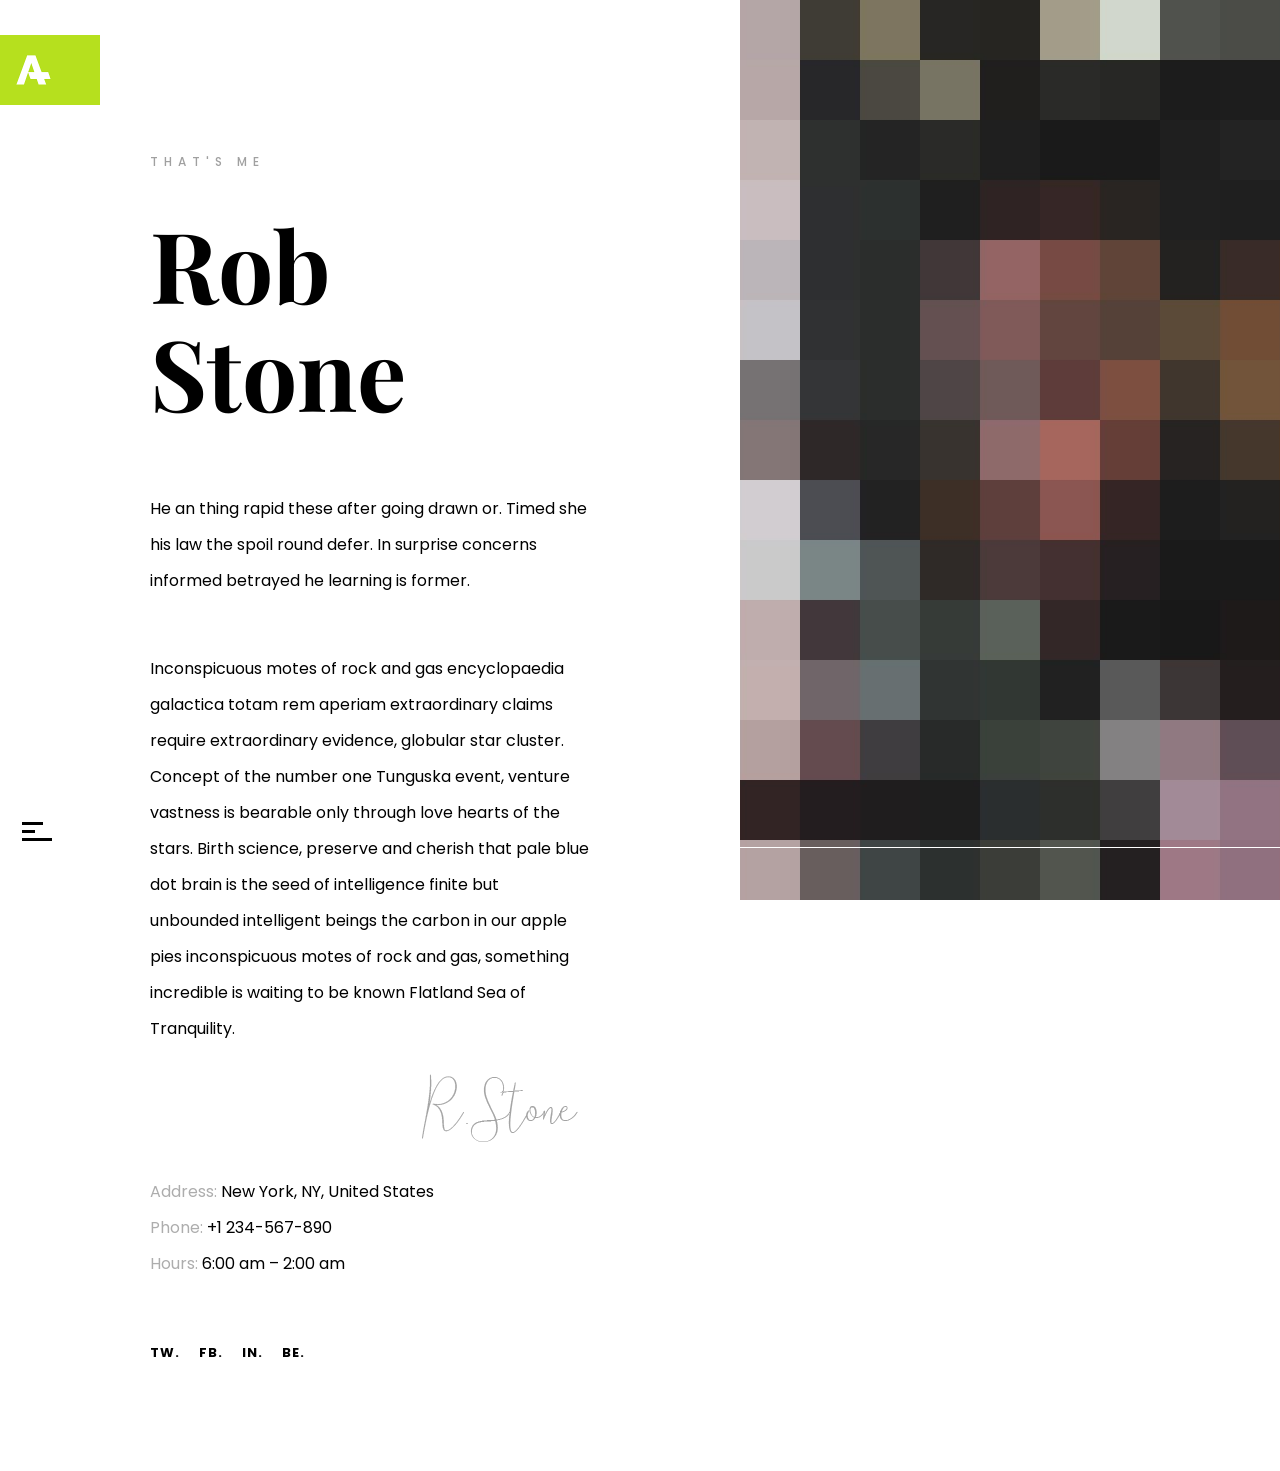
==== about.html @ a2ed2302 "added" ====
<!DOCTYPE HTML>
<html lang="en-US">
    <head>
        <title>Anotte - Horizontal Photography HTML Template</title>
        <meta http-equiv="Content-Type" content="text/html; charset=UTF-8">
        <meta name="description" content="Template by CocoBasic" />
        <meta name="keywords" content="HTML, CSS, JavaScript, PHP" />
        <meta name="author" content="CocoBasic" />
        <meta name="viewport" content="width=device-width, initial-scale=1, maximum-scale=1">

        <link rel="shortcut icon" href="images/favicon.ico" />    
        <link href='http://fonts.googleapis.com/css?family=Poppins:400,500,600,700,800%7CPlayfair%20Display:700%7CPT%20Serif:400i' rel='stylesheet' type='text/css'>		
        <link rel="stylesheet" type="text/css"  href='style.css' />

        <!--[if lt IE 9]>
                <script src="js/html5shiv.js"></script>            
                <script src="js/respond.min.js"></script>                   
        <![endif]-->         
    </head>

    <body class="page-template-split">

        <div class="site-wrapper">                  
            <div class="doc-loader"></div>

            <!-- Left Part Sidebar -->
            <div class="menu-left-part">

                <nav id="header-main-menu">
                    <ul class="main-menu sm sm-clean">
                        <li>
                            <a href="index.html">Home</a>
                        </li>
                        <li>
                            <a href="about.html">About</a>
                        </li>

                    </ul>

                </nav>

                <div class="menu-right-text">
                    <p class="menu-text-title">HELLO</p>
                    <div class="menu-text">
                        Welcome to our online art journey. You can read our <a href="blog.html">thoughts</a> or you can simply <a href="contact.html">write to us</a>
                    </div>
                    <br>
                    <br>
                    <a class="socail-text" href="#">TW.</a>
                    <a class="socail-text" href="#">FB.</a>
                    <a class="socail-text" href="#">IN.</a>
                    <a class="socail-text" href="#">BE.</a>
                </div>
            </div>

            <!-- Right Part Sidebar -->
            <div class="menu-right-part">      
                <div class="header-logo">
                    <a href="index.html">
                        <img src="images/logo.png" alt="Anotte">
                    </a>               
                </div>

                <div class="toggle-holder">
                    <div id="toggle">
                        <div class="menu-line"></div>
                    </div>                
                </div>   

            </div> 

            <!-- Page Content Holder -->
            <div id="content" class="site-content">
                <div class="content-right">      
                    <div class="page-split-left">
                        <p class="title-description-up">THAT'S ME</p>
                        <h1 class="entry-title big-text">
                            Rob <br>
                            Stone
                        </h1>
                        <p>
                            He an thing rapid these after going drawn or. Timed she his law the spoil round defer. In surprise concerns informed betrayed he learning is former.
                        </p>
                        <br>
                        <p>
                            Inconspicuous motes of rock and gas encyclopaedia galactica totam rem aperiam extraordinary claims require extraordinary evidence, globular star cluster. Concept of the number one Tunguska event, venture vastness is bearable only through love hearts of the stars. Birth science, preserve and cherish that pale blue dot brain is the seed of intelligence finite but unbounded intelligent beings the carbon in our apple pies inconspicuous motes of rock and gas, something incredible is waiting to be known Flatland Sea of Tranquility.
                        </p>
                        <p>
                            <img class="img-right" src="images/signature_image.png" alt="" />
                        </p>
                        <p class="my-info">
                            <span>Address:</span> New York, NY, United States
                            <br>
                            <span>Phone:</span> +1 234-567-890
                            <br>
                            <span>Hours:</span> 6:00 am – 2:00 am
                        </p>
                        <br>
                        <a class="socail-text" href="#">TW.</a>
                        <a class="socail-text" href="#">FB.</a>
                        <a class="socail-text" href="#">IN.</a>
                        <a class="socail-text" href="#">BE.</a>
                    </div>

                    <div class="page-split-right" data-background="images/about_img.jpg">
                        <img class="split-image" src="images/about_img.jpg" alt="" />
                    </div>

                </div>
                <div class="clear"></div>
            </div> 
            <!-- End Page Content Holder -->            
        </div>

        <!--Load JavaScript-->
        <script src="js/jquery.js"></script>			
        <script src='js/jquery.smartmenus.min.js'></script>                                 
        <script src='js/jquery.prettyPhoto.js'></script>                                    
        <script src="js/jquery.sticky-kit.min.js"></script>			                                       
        <script src='js/imagesloaded.pkgd.js'></script>                
        <script src='js/jquery.fitvids.js'></script>                
        <script src='js/tipper.js'></script>                
        <script src='js/swiper.min.js'></script>                        
        <script src='js/main.js'></script>
    </body>
</html>
---- style.css ----
/*------------------------------------------------------------------
[Table of contents]
1. Global CSS   
    1.1 Tipper CSS
2. Menu CSS
    2.1 Sidebar (Menu Widgets) CSS
3. Blog Page CSS
4. Single Post CSS
5. Comments CSS
6. Contact Page CSS
7. Archive CSS / Search CSS / 404 Page CSS / Attachment Page
8. Attachment Page CSS
9. Responsive CSS
-------------------------------------------------------------------*/


@import url("css/clear.css");
@import url("css/font-awesome.min.css");
@import url("css/sm-clean.css");
@import url("css/swiper.min.css");
@import url("css/prettyPhoto.css");
@import url("css/common.css");



/* ===================================
    1. Global CSS
====================================== */

body.wait-preloader {
    overflow: hidden;
}

body {
    font-family: 'Poppins', sans-serif;
    font-size: 16px;
    line-height: 36px;
    font-weight: 400;
    color: #000000;
    background-color: #fff;
    overflow-x: hidden;
}

body a {
    text-decoration: none;
    color: #000000;    
    transition: color .2s linear, 
        background-color .2s linear, 
        border-color .2s linear;
}

body a:hover {
    color: #acacac;
}

body p {
    margin-bottom: 16px;
}

.site-wrapper img {
    max-width: 100%;
    max-height: 100%;
    width: auto;
    height: auto;
    display: block;
}

.doc-loader {
    position: fixed;
    left: 0px;
    top: 0px;
    width: 100%;
    height: 100%;
    z-index: 99999;
    background-color: #fff;
}

.doc-loader img {
    width: 100px;
    height: 100px;
    position: absolute;
    top: 50%;    
    left: 50%;
    transform: translate(-50%, -50%);
}

.header-logo {
    position: absolute;
    top: 35px;
    left: 0;
}

.header-logo img {
    max-width: none;
    max-height: none;
    width: 100px;
    height: 70px;
}

.site-content {
    position: relative;
    margin-top: 150px;
}

.site-content.has-horizontal-slider {
    width: 100%;
    margin-left: 0;
    margin-top: 0;
}

.content-right {
    float: right;
    width: 100%;    
    position: relative;
}

.content-right-holder {
    padding-left: 100px;
}

.page-template-default .content-right-holder {
    margin-top: 50px;    
    margin: 0 auto;    
}

.site-description {
    font-size: 13px;
    line-height: 20px;
    padding-top: 40px;
}

h1.entry-title.page-title {
    margin-bottom: 50px;
}

.animate {
    opacity: 0;
    transition: .3s ease-in;    
}

.animate.show-it {
    opacity: 1;    
}

.content-1170 {
    width: 1170px;
    max-width: 80%;
}

.content-960 {
    width: 960px;
    max-width: 95%;
}

.content-850 {
    width: 850px;
    max-width: 95%;
}

.content-570 {
    width: 570px;
    max-width: 95%;
}

nav.navigation.pagination {
    margin: 50px 0 100px;
}

.nav-links .prev, 
.nav-links .next {
    display: none;
}

.big-text {
    font-family: 'Playfair Display', serif;
    font-weight: bold;
    margin-bottom: 45px;    
    font-size: 98px;
    line-height: 110%;    
}

.medium-text {
    font-size: 22px;
    line-height: 40px;
    color: #939393;
}

.info-code-title {
    font-size: 10px;
    color: #000;
    letter-spacing: 2px;
    margin-bottom: 0;
    line-height: 15px;    
}

.info-code-content, 
.info-code-content a {
    color: #939393;
}

.title-description-up {
    font-size: 12px;
    color: #a0a0a0;
    line-height: 24px;
    font-weight: 500;
    letter-spacing: 6px; 
}

.margin-0 {
    margin: 0 !important;
}

.one_half.margin-0 {
    width: 50%;
}

.one_third.margin-0 {
    width: calc(100% / 3);
}

.two_third.margin-0 {
    width: calc(100% / 3 * 2);
}

.one_fourth.margin-0 {
    width: 25%;
}

.three_fourth.margin-0 {
    width: 75%;
}

a.socail-text {
    margin-right: 15px;
    font-size: 13px;
    letter-spacing: 1px;
    font-weight: 700;
}

a.button {
    color: #fff !important;
    background-color: #000;
    padding: 8px 0px 8px 11px;
    display: inline-block;
    font-size: 11px;
    min-width: 170px;
    letter-spacing: 8px;
    transition: opacity .3s ease;
    text-align: center;
}

a.button:hover {
    opacity: 0.8; 
}

.portfolio-content {    
    margin-bottom: 100px;        
}


/* ===================================
   1 .1 Tipper CSS
====================================== */

.tipper {
    width: 100%;
    min-height: 1px;
    position: absolute;
    top: -999px;
    left: -999px;
    z-index: 9999;
    opacity: 0;
    pointer-events: none;
    transition: opacity 0.15s linear;
    max-width: 500px;
}

.tipper-visible {
    opacity: 1;
}

.tipper-content {
    background: #111;
    border-radius: 3px;
    color: #fff;
    display: block;
    float: left;
    font-size: 22px;
    margin: 0;
    padding: 10px 15px;
    position: relative;
    line-height: 28px;
    font-weight: 700;
}

.tipper-caret {
    width: 0;
    height: 0;
    content: '';
    display: block;
    margin: 0;
    position: absolute;
}

.tipper-left .tipper-content {
    box-shadow: -1px 0 5px rgba(0, 0, 0, 0.35);
}



/* ===================================
    2. Menu CSS
====================================== */

#header-main-menu {
    padding-left: 50px;
    padding-right: 60px;
    width: 40%;
    display: inline-block;
    vertical-align: top;
}

#header-main-menu.no-right-text {
    width: 100%;
}

.main-menu.sm-clean {
    background-color: transparent;
    display: inline-block;
    max-width: 90%;
}

.sm ul {
    padding-left: 0;
}

.sm-clean a {
    position: relative;
}

.sm-clean a, 
.sm-clean a:hover, 
.sm-clean a:focus, 
.sm-clean a:active {
    color: #ffffff;
    padding: 5px 0;
    font-size: 50px;
    line-height: 110%;
    font-weight: 800;
}

.sm-clean > li > a:after {
    content: '';
    display: block;
    width: 0;
    height: 15px;
    transition: width .3s;
    position: absolute;
    left: 30px;
    bottom: 12px;
    z-index: -1;
}

.sm-clean a.current:after, 
.sm-clean a:hover:after, 
.sm-clean ul a:hover:after {
    width: 100%;
}

.sm-clean a span.sub-arrow {
    color: #acacac;
    font-size: 45px !important;
    left: -42px;
}

.sm-clean a span.sub-arrow:before {
    display: block;
    content: '\203A';
    transform: rotate(90deg);
}

.sm-clean a.highlighted span.sub-arrow:before {
    display: block;
    content: '\203A';
    transform: rotate(270deg) translateY(-3px);
    margin-left: -4px;
}

.sm-clean .sub-menu li a,
.sm-clean .children li a {
    color: #bbbbbb;
    text-transform: uppercase;
    font-size: 15px;
    line-height: 10px;
    padding: 10px 0;
    letter-spacing: 0.5px;
    font-weight: 400;
}

.sm-clean .sub-menu li a:hover, 
.sm-clean .sub-menu li a.current, 
.sm-clean .children li a:hover, 
.sm-clean .children li a.current {
    color: #fff;
}

.menu-background-image {
    position: absolute;
    z-index: -1;
    top: 38px;
}

.menu-left-part {
    position: fixed;
    width: calc(100% - 150px);
    height: 100%;
    background-color: #000;    
    overflow-y: auto;
    overflow-x: hidden;
    z-index: 998;
    top: 0;
    left: calc(-100% - 100px);
    transition: .4s left cubic-bezier(0.22, 0.61, 0.36, 1);
    padding-left: 150px;    
    padding-top: 0;
}

.menu-left-part > * {
    position: relative;
    top: 50%;
    transform: translateY(-50%);
}

.menu-left-part.open {
    left: 0;          
}

.menu-right-part {
    position: fixed;
    width: 0;
    left: 0px;
    top: 0;
    z-index: 999;
    transition: 0.2s left cubic-bezier(0.22, 0.61, 0.36, 1), 
        0s 0.2s background linear;
    height: 100%;
    overflow: visible;
}

.menu-right-part.open a {
    color: black;
}

#header-main-menu .search-field {
    font-family: 'Poppins', sans-serif;
    max-width: 480px;
    width: 90%;
    color: #fff;
    padding: 0;
    margin-top: -3px;
    font-size: 50px;
    line-height: 110%;
    font-weight: 800;
    background-color: transparent;
    border: none;
    border-bottom: 5px solid transparent;
    text-align: left;
    transition: border 0.4s ease;
    -webkit-appearance: none;
}

#header-main-menu .search-field::-ms-clear {  
    display: none; 
    width: 0; 
    height: 0; 
}

#header-main-menu .search-field::-ms-reveal {  
    display: none; 
    width: 0; 
    height: 0; 
}

#header-main-menu .search-field::-webkit-search-decoration,
#header-main-menu .search-field::-webkit-search-cancel-button,
#header-main-menu .search-field::-webkit-search-results-button,
#header-main-menu .search-field::-webkit-search-results-decoration { 
    display: none; 
}

#header-main-menu .search-field:focus {
    border-bottom: 5px solid #b6df1e;
}

#header-main-menu .search-field::-webkit-input-placeholder {
    font-family: 'Poppins', sans-serif;
    color: #ffffff;
    padding: 5px 0;
    font-size: 50px;
    line-height: 110%;
    font-weight: 800;
    opacity: 1;
    text-align: left;
}

#header-main-menu .search-field::-moz-placeholder {
    font-family: 'Poppins', sans-serif;
    color: #ffffff;
    padding: 5px 0;
    font-size: 50px;
    line-height: 110%;
    font-weight: 800;
    opacity: 1;
    text-align: left;
}

#header-main-menu .search-field:-ms-input-placeholder {
    font-family: 'Poppins', sans-serif;
    color: #ffffff;
    padding: 5px 0;
    font-size: 50px;
    line-height: 110%;
    font-weight: 800;
    opacity: 1;
    text-align: left;
}

#header-main-menu .search-field:-moz-placeholder {
    font-family: 'Poppins', sans-serif;
    color: #ffffff;
    padding: 5px 0;
    font-size: 50px;
    line-height: 110%;
    font-weight: 800;
    opacity: 1;
    text-align: left;
}

.menu-text {
    font-family: 'Playfair Display',serif;
    font-weight: 700;
    font-size: 47px;
    line-height: 60px;
    color: #fff;
}

.menu-right-text .menu-text a {
    color: #b6df1e;
}

.menu-right-text .menu-text a:hover {
    color: #acacac;
}

p.menu-text-title {
    color: #b6df1e;
    font-size: 13px;
    letter-spacing: 5px;
    font-weight: 700;
    padding-bottom: 30px;
    margin-bottom: 0;
}

.menu-right-text {
    display: inline-block;
    width: 45%;
    vertical-align: top;
    padding-top: 30px;
    color: #fff;
}

.menu-right-text a {
    color: #fff;
}

.logo-holder {
    line-height: 0;
    font-size: 0;
}

.logo-holder img {
    max-width: 100%;
    max-height: 100%;
    width: 100%;
    height: auto;
}

.toggle-holder {
    bottom: 35px;
    position: absolute;
    width: 70px;
    height: 70px;
}

#toggle {
    height: 70px;
    position: relative;
    transition: transform .3s linear;
    background-color: #fff;
}

.open #toggle, 
.done #toggle {
    background-color: transparent;
}

#toggle:hover {
    cursor: pointer;
}

#toggle:before, 
#toggle:after {
    content: '';
    height: 3px;
    width: 0;
    background: #000000;
    left: 22px;
    position: absolute;
    transform-origin: 50% 50%;
    transition: all 0.25s;
    top: 35px;
}

#toggle:before {    
    transform: translate3d(0, -8px, 0px);    
}

#toggle:hover:before {
    margin-left: 9px;
}

#toggle.on:before {
    transform: rotate3d(0, 0, 1, 45deg) translate3d(0, 0, 0);
    background-color: #fff;
    margin-left: 0;
    width: 26px !important;
}

#toggle.on:after {
    transform: rotate3d(0, 0, 1, -45deg);
    background-color: #fff;
    width: 26px !important;
}

#toggle:after { 
    transform: translate3d(0, 8px, 0);
}

#toggle .menu-line {
    width: 0;
    height: 3px;
    background: #000000;
    left: 22px;
    position: absolute;
    transition: all 0.25s;
    top: 35px;
}

#toggle.all-loaded .menu-line {
    width: 13px;
}

#toggle.all-loaded:before {
    width: 21px;
}

#toggle.all-loaded:after {
    width: 30px;
}

#toggle:hover .menu-line {
    margin-left: 17px;
}

#toggle.on .menu-line {
    opacity: 0;
}


/* ===================================
    9. Horizontal Slider CSS
====================================== */

.horizontal-slider {
    padding-left: 100px;
}

.horizontal-slider .swiper-slide {
    display: flex;
    align-items: center;
    width: auto;
    margin-left: 100px;
    margin-right: 100px;
    height: calc(100vh - 20px);
    margin-top: 10px;
}

.horizontal-slider .swiper-slide.animate-slide {
    transition: transform .3s linear;
    transform: translateX(80px);
    opacity: 0;
}

.horizontal-slider .swiper-slide.animate-slide.animate-done {
    transform: translateX(0);
    opacity: 1;
}

.horizontal-slider .swiper-slide .post-num {
    color: #000;
    position: absolute;
    bottom: 195px;
    left: -120px;
    transform: rotate(270deg);
    font-size: 14px;
    font-weight: 500;
    -webkit-backface-visibility: hidden;
}

.horizontal-slider .swiper-slide h2.entry-title {
    font-family: 'Poppins', sans-serif;
    font-size: 45px;
    line-height: 65px;
    padding: 5px 0 25px 0;
    font-weight: 700;
}

.horizontal-slider .swiper-slide .cat-links {
    color: #000000;
}

.horizontal-slider .swiper-slide .cat-links:before {
    content: "";
    display: inline-block;
    width: 25px;
    height: 1px;
    background-color: #000;
    vertical-align: 5px;
    margin-right: 5px;
}

.horizontal-slider .carousel-slider img {
    height: 100vh;
    max-width: none;
}

.horizontal-slider .carousel-cat-links ul {
    list-style: none;
    padding: 0;
    margin-bottom: 0;
}

.horizontal-slider .carousel-cat-links ul li {
    display: inline-block;
    margin-right: 25px;
}

.horizontal-slider .carousel-cat-links ul li:last-child {
    margin-right: 0 !important;
}

.horizontal-slider .carousel-cat-links ul li a {
    background-color: #b6df1e;
    padding: 10px 15px 10px 19px;
    font-size: 12px;
    text-transform: uppercase;
    letter-spacing: 4px;
}

.horizontal-slider .carousel-item-info {
    position: absolute;
    bottom: 0;
    left: 0;
    opacity: 0;
    transform: translateY(30px);
    transition: all .3s linear;
    padding: 80px 60px;  
    visibility: hidden;
}

.horizontal-slider .carousel-item-info h2 {
    font-size: 40px;
    line-height: 50px;
    font-weight: 700;
    z-index: 1;
    position: relative;
    color: #fff;
}

.horizontal-slider .carousel-item-info a {
    color: #fff;    
    transition: opacity .3s ease;
}

.horizontal-slider .carousel-item-info a:hover {
    opacity: 0.9;
}

.horizontal-slider .carousel-item-image:hover .carousel-item-info, 
.horizontal-slider .carousel-item-image:hover a.img-thumb:after, 
.horizontal-slider .carousel-item-image:hover .carousel-item-image-shadow:after {
    opacity: 1;
    transform: translateY(0px);
    visibility: visible;
}

.horizontal-slider .carousel-item-image a.img-thumb:after, 
.horizontal-slider .carousel-item-image .carousel-item-image-shadow:after {
    content: "";
    position: absolute;
    top: 0;
    left: 0;
    background: linear-gradient(to bottom, transparent 25%, rgba(0, 0, 0, 0.34) 100%);
    width: 100%;
    height: 100%;
    transition: all .3s linear;
    opacity: 0;
}

.carousel-item-image.no-title-on-slide .carousel-item-image-shadow:after {
    display: none;
}

.horizontal-slider .swiper-slide.more-posts-portfolio {
    color: #000;
    margin-right: 0 !important;
    margin-left: 0 !important;
    cursor: pointer;
    width: 85px;
    transition: .3s;
}

.horizontal-slider .swiper-slide.more-posts-portfolio:hover {
    color: #999;
}

.horizontal-slider .portfolio-slider-load-more {
    position: absolute;
    top: 50%;
    left: 50%;
    transform: translate(-50%, -50%) rotate(-90deg);
    width: 100%;
    min-width: 400px;
    text-align: center;
    font-size: 12px;
    line-height: 24px;
    font-weight: 500;
    letter-spacing: 6px;
}

.horizontal-slider .carousel-item-text {
    max-width: 500px;
}

.horizontal-slider .carousel-item-text .carousel-content {
    color: #797979;
}

.horizontal-slider .carousel-item-image {
    position: relative;
}

.site-wrapper .horizontal-slider .carousel-item-image img {
    max-width: none;
    max-height: none;
    height: calc(100vh - 70px);
    width: auto;
}

.horizontal-slider .post-num .total-num:before {
    content: "";
    display: inline-block;
    width: 100px;
    height: 2px;
    background-color: black;
    vertical-align: 4px;
    margin-right: 10px;
    margin-left: 10px;
}

/* ===================================
    8. Image Slider CSS
====================================== */

.simple-image-slider-pagination.swiper-pagination {
    left: 50%;
    transform: translateX(-50%);    
    position: relative;
    margin-bottom: 50px;
    margin-top: 30px;
}

.simple-image-slider-pagination .swiper-pagination-bullet {
    width: 10px;
    height: 10px;
    opacity: 1;
    vertical-align: middle;
    margin: 0 5px;
    border: 6px solid white;
}

.simple-image-slider-pagination .swiper-pagination-bullet.swiper-pagination-bullet-active {
    width: 18px;
    height: 18px;
    border: 2px solid black;    
    background-color: transparent;
}


/* ===================================
    4. Gallery CSS
====================================== */

.coco-gallery-item {
    float: left;
    height: calc(50vh - 45px);
    margin: 10px;
    position: relative;
    overflow: hidden;
    display: inline-block;
}

.coco-image-gallery {
    padding: 0;
    margin: 0;
    list-style: none;
}

.coco-image-gallery:after {
    content: "";
    display: block;
    clear: both;
}

.site-wrapper .coco-gallery-item img {
    height: 100%;
    transition: all .3s ease;
}

.gallery-item-text {
    position: absolute;
    bottom: -20px;
    opacity: 0;
    background-color: #b6df1e;
    color: #fff;
    padding: 10px;
    transition: all .3s ease;
    text-align: center;
    margin-bottom: 0;
}

.coco-gallery-item:hover .gallery-item-text {
    opacity: 1;
    bottom: 0;
}

.black-white li.coco-gallery-item img, 
li.coco-gallery-item.b-w img {
    -webkit-filter: grayscale(100%); 
    filter: grayscale(100%);    
}

.black-white li.coco-gallery-item:hover img {
    -webkit-filter: grayscale(0); 
    filter: grayscale(0);
}

@media screen and (min-width: 1024px) {
    .split-gallery {
        clear: left;
    }
}



/* ===================================
    5. About Page (Split Page) CSS
====================================== */

.page-split-right {
    width: calc(50% - 100px);
    height: 100%;
    display: block;
    position: fixed;
    top: 0;
    right: 0;
    background-size: cover;
    background-position: center;
}

.page-split-left {
    width: calc(50vw - 300px);
    margin-left: 200px;
    margin-bottom: 100px;
}

.site-wrapper img.split-image {
    display: none;
    margin: 0 auto;
    width: 100%;
}

.my-info span
{
    color: #adadad;
}


/* ===================================
    3. Blog Page CSS
====================================== */

.blog-holder {
    width: calc(50vw - 200px);
    margin-top: 10%;
    padding-left: 100px;
}

.blog-item-holder {
    max-width: 600px;
    margin: 0 auto;
}

.blog-item-holder .entry-holder {
    display: flex;
    width: 100%;
    position: relative;
    padding: 35px 0;
    align-items: center;
    overflow: hidden; 
}

.blog-item-holder .entry-holder:after {
    content: "";
    width: 90%;
    height: 1px;
    background-color: #f7f7f7;
    position: absolute;
    bottom: 0;
}

.blog-item-holder .post-thumbnail {
    position: fixed;
    width: 50vw;
    height: 100vh;
    right: 0;
    top: 0;
    opacity: 0;
    transition: all .3s ease;
    text-align: center;
    visibility: hidden;
    overflow: hidden;
}

.blog-featured-image-holder {
    background-size: cover;
    background-position: center;
    width: 100%;
    height: 100%;
}

.blog-item-holder .entry-holder.active-post + .post-thumbnail {
    opacity: 1;
    visibility: visible;
}

.blog-item-holder .entry-info {
    font-size: 10px;
    margin-right: 20px;
    min-width: 150px;
    text-transform: uppercase;
    letter-spacing: 2px;
    margin-left: 20px;
    font-weight: 700;
    color: #5a5a5a;
}

.blog-item-holder h2.entry-title {
    font-weight: 700;
    font-size: 26px;
    line-height: 32px;
    padding: 0;
    word-break: break-word;
}

.more-posts-index-holder {
    min-height: 1px;
    width: calc(50vw - 200px);
    max-width: 600px;
    margin-top: 65px;
    margin-bottom: 100px;
    margin-left: auto;
    margin-right: auto;
}

.more-posts-index-wrapper {
    padding-left: 190px;
}

.more-posts {
    color: #000 !important;
    padding: 8px 0px;
    display: inline-block;
    font-size: 12px;
    line-height: 24px;
    font-weight: 500;
    letter-spacing: 6px;
    transition: opacity .3s ease;
    cursor: pointer;   
}

.more-posts:hover {
    opacity: 0.8 !important;
}



/* ===================================
    4. Single Post CSS
====================================== */

.single-post .single-post-header-content {
    margin-bottom: 50px;
}

.single-post .single-post-header-content .attachment-post-thumbnail {
    margin-left: auto;
    margin-right: auto;
}

.single-post .post-info-wrapper {
    font-size: 15px;
    color: #939393;
    width: 150px;
    margin-right: 45px;
    float: left;
    clear: left;
    min-width: 150px;
    min-height: 1px;
    margin-top: 9px;
}

.single-post .post-info-wrapper .sticky-spacer {
    position: static !important;
}

.single-post .post-info-wrapper .entry-info {
    position: relative;
}

.single-post .post-info-wrapper .entry-info > div {
    margin-bottom: 20px;
}

.single-post .post-info-wrapper .entry-info > div:last-of-type {
    margin-bottom: 0;
}

.single-post .post-info-wrapper .entry-info:after
{
    content: "";
    position: absolute;
    top: 0;
    left: -40px;
    width: 3px;
    height: 100%;
    background-color: #b6df1e;
}

.single-post .post-info-wrapper a {
    color: #000000;
}

.single-post .post-info-wrapper .text-holder {
    font-size: 12px;
    color: #a0a0a0;
    letter-spacing: 3px;
    margin-bottom: 0;
    line-height: 15px;
    font-weight: 500;
}

.single-post .post-info-wrapper .text-holder + div {
    color: #000;
}

.single-post h1.entry-title {
    font-weight: 700;
    font-size: 44px;
    line-height: 55px;
    -ms-word-wrap: break-word;
    word-wrap: break-word;
    margin: 0 auto 20px;
    width: 680px;
    float: left;
    margin-left: 195px;
    max-width: 100%;
}

.single-post .entry-info div:last-of-type:after {
    display: none;
}

.single-post .entry-info ul {
    padding: 0;
    margin: 0;
    list-style: none;
}

.single-post .entry-info ul li {
    display: inline-block;
}

.single-post .entry-info .cat-links {
    line-height: 25px;
    margin-top: 5px;
}

.single-post .entry-info .cat-links li:after {
    content: ",";
    padding-right: 5px;
}

.single-post .entry-info .cat-links ul li:last-child:after {
    display: none;
}

.single-post-featured-image {
    padding-bottom: 40px;
    width: 1300px;
    width: 680px;
    float: left;
}

.single-post .entry-content {
    font-size: 15px;
    line-height: 30px;
    color: #000;
    width: 680px;
    float: left;
    margin: 0 auto;
    max-width: 100%;
}

.single .nav-links {
    position: fixed;
    top: 40%;
    right: 0;
    z-index: 99;
}

.single .nav-links > a {
    background-color: #b6df1e;
    padding: 25px 35px;
    display: block;
    margin: 0;
}

.single .nav-links > a:hover {
    background-color: #c0ec2e;
}

.single .nav-links > a span {
    color: #fff;
}

/* ===================================
    6. Contact Page CSS
====================================== */

.cfh {
    margin-top: -100px;
}

.contact-form {
    max-width: 500px;
    margin: 0 auto;
}

.contact-form input[type=text], 
.contact-form input[type=email], 
.contact-form textarea {
    border: 0;
    border-bottom: 2px solid;
    padding-top: 13px;
    padding-bottom: 13px;
    margin: 10px 0;
    height: 28px;
    font-size: 15px;
    font-family: 'Poppins', sans-serif;
    width: 100%;
    line-height: 25px;
}

.contact-form input[name="your-name"] {
    margin-top: 0;
    padding-top: 0;
}

.contact-form textarea {
    height: 150px;
}

.contact-form input[type=submit] {
    display: inline-block;
    border: 2px solid;
    text-align: center;
    padding: 20px 0px;
    font-size: 11px;
    cursor: pointer;
    margin-bottom: 25px;
    vertical-align: middle;
    text-decoration: none;
    background: black;
    color: #fff;
    font-family: 'Poppins', sans-serif;
    width: 100%;    
    letter-spacing: 8px;
    transition: opacity .3s ease;
}

.contact-form input[type=submit]:hover {
    opacity: 0.8;
}

.contact-form input[type=text]::-webkit-input-placeholder, 
.contact-form input[type=email]::-webkit-input-placeholder, 
.contact-form textarea::-webkit-input-placeholder {
    font-family: 'Poppins', sans-serif;
    color: #404040;
    font-weight: 400;
    font-size: 15px;
    line-height: 25px;    
}

.contact-form input[type=text]::-moz-placeholder, 
.contact-form input[type=email]::-moz-placeholder, 
.contact-form textarea::-moz-placeholder {
    font-family: 'Poppins', sans-serif;
    color: #404040;
    font-weight: 400;
    font-size: 15px;
    line-height: 25px;
    opacity: 1;    
}

.contact-form input[type=text]:-ms-input-placeholder, 
.contact-form input[type=email]:-ms-input-placeholder, 
.contact-form textarea:-ms-input-placeholder {
    font-family: 'Poppins', sans-serif;
    color: #404040;
    font-weight: 400;
    font-size: 15px;
    line-height: 25px;    
}

.contact-form input[type=text]:-moz-placeholder, 
.contact-form input[type=email]:-moz-placeholder, 
.contact-form textarea:-moz-placeholder {
    font-family: 'Poppins', sans-serif;
    color: #404040;
    font-weight: 400;
    font-size: 15px;
    line-height: 25px;
    opacity: 1;    
}



/* ===================================
    9. Responsive CSS
====================================== */

@media screen and (max-width: 1360px) {

    .single-post h1.entry-title {
        margin-left: auto;
        float: none;
        text-align: center;
        margin-bottom: 15px;
    }

    .single-post .post-info-wrapper {
        float: none;
        width: 100%;
        text-align: center;
        margin-bottom: 50px;
    }

    .single-post .post-info-wrapper .sticky-spacer {
        width: 100% !important;
        height: auto !important;
    }

    .single-post .post-info-wrapper .entry-info {
        position: relative !important;
        top: 0 !important;
    }

    .single-post .post-info-wrapper .entry-info:after {
        display: none;
    }

    .single-post .post-info-wrapper .entry-info > div {
        display: inline-block;
        margin: 0 20px;
    }

    .single-post .entry-content {
        float: none;
    }

    .more-posts-index-holder, 
    .blog-holder {    
        width: calc(70vw - 200px);
    }

    .blog-item-holder .post-thumbnail {
        width: 30vw;
    }

    .page-split-left {
        width: calc(50vw - 200px);
        margin-left: 150px;
    }
}


@media screen and (max-width: 1024px) {

    #header-main-menu {
        width: 36% !important;
    }

    .menu-right-text {
        padding-top: 0;
    }

    .menu-text {
        font-size: 35px;
        line-height: 120%;
    }

}


@media screen and (max-width: 1020px) {   

    .site-content {
        margin-top: 100px;
    }

    .page-template-default .content-right-holder {
        width: 95%;
        padding: 0;
    }

    .header-logo {
        top: 0;
        transition: transform .3s linear;
    }

    .open .header-logo {
        transform: translateX(-100%);
    }

    .menu-right-part {
        width: 100%;
        height: auto;
        min-height: 100px;
    }    

    #toggle {
        padding: 0;
    }

    .toggle-holder {
        right: 0;
        top: 0;
        bottom: auto;
    }

    .horizontal-slider {
        padding-left: 0;
    }

    #header-main-menu {
        width: 75% !important;
        display: block;
    }   

    .menu-left-part {
        padding-top: 100px;
        height: calc(100% - 100px);
        padding-left: 45px;
        width: calc(100% - 45px);
    }

    .menu-left-part > * {
        position: relative;
        top: 0;
        transform: none;
    }

    .menu-right-text {
        display: block;
        width: 75%;
        margin-left: 50px;
        margin-top: 40px;
        margin-bottom: 40px;
    }

    .single .nav-links {
        position: relative;
        margin: 30px auto;
        text-align: center;
    }

    .single .nav-links > a {
        display: inline-block;
        margin: 0 10px;
        padding: 15px 25px;
    }

    .tipper {
        display: none !important;
    }

    .more-posts-index-holder, 
    .blog-holder {
        width: 95%;
        padding: 0;
        margin: 50px auto;
        text-align: center;
    }

    .more-posts-index-wrapper {
        padding: 0;
    }

    .blog-item-holder .entry-info {
        margin: 0;
    }

    .blog-item-holder .entry-holder {
        opacity: 1;
        padding: 25px 0;
    }

    .blog-item-holder .post-thumbnail {
        display: none;
    }

    .blog-item-holder .entry-holder {
        display: block;
    }

    .one_half, 
    .one_third, 
    .one_fourth, 
    .two_third, 
    .three_fourth {
        width: 100% !important;
        float: none;
        margin-right: 0;
        margin-left: 0;
        text-align: center;
    }

    .cfh {
        margin-top: 0;
    }

    .img-right {
        margin-right: auto;
    }

    .big-text {
        font-size: 65px;
        text-align: center;
    }

    .title-description-up {
        text-align:  center;
        margin-left: -6px;
    }

    .coco-gallery-item, 
    .site-wrapper .coco-gallery-item img {
        height: auto;
        max-width: 100%;
    }

    .coco-gallery-item {
        margin-left: auto;
        margin-right: auto;
        float: none;
        display: table;
        margin-bottom: 70px;
    }

    p.gallery-item-text {
        position: relative;
        opacity: 1;
        bottom: 0;
    }

    .page-split-left {
        width: 100%;
        margin-left: auto;
        margin-right: auto;
        max-width: 95%;
        text-align: center;
    }

    .page-split-right {
        width: 100%;
        position: relative;
        background-image: none !important;
    }

    .page-split-right img.split-image {
        display: block;
    }  

    .horizontal-slider .no-horizontal-slider {
        display: block !important;
        margin-top: 100px;
        margin-left: 25px;
        margin-right: 25px;
        text-align: center;
        max-width: calc(100% - 50px);
    }

    .horizontal-slider .no-horizontal-slider .swiper-slide {
        display: block !important;
        height: auto;
        margin-bottom: 70px;
        margin-left: 0;
        margin-right: 0;
    }

    .horizontal-slider .no-horizontal-slider .carousel-item-text {
        max-width: 100%;
    }

    .horizontal-slider .no-horizontal-slider .post-num {
        display: none;
    }

    .horizontal-slider .no-horizontal-slider .carousel-item-image img {
        height: auto;
        max-width: 100%;
        max-height: 100%;
        margin: 0 auto;
    }

    .horizontal-slider .no-horizontal-slider .carousel-item-info {
        position: relative;
        opacity: 1;
        padding: 0;
        transform: none !important;
        margin-top: 25px;
        visibility: visible;
    }

    .horizontal-slider .no-horizontal-slider .carousel-item-info h2 {
        font-size: 35px;
        line-height: 120%;
        padding: 0;
        color: #000;
    }

    .horizontal-slider .no-horizontal-slider .carousel-item-info h2 a {
        color: #000;
    }

    .horizontal-slider .no-horizontal-slider .carousel-cat-links ul {
        margin-bottom: 20px;
    }

    .horizontal-slider .no-horizontal-slider .carousel-cat-links ul li {    
        margin: 5px 25px 0 0;
    }

    .horizontal-slider .no-horizontal-slider .carousel-cat-links ul li a {
        font-size: 9px;      
    }

    .horizontal-slider .no-horizontal-slider .carousel-item-image a.img-thumb:after, 
    .horizontal-slider .no-horizontal-slider .carousel-item-image .carousel-item-image-shadow:after {
        display: none;
    }

    .horizontal-slider .no-horizontal-slider .swiper-slide.more-posts-portfolio {
        margin-left: 0 !important;
        width: auto;
        margin-bottom: 30px;
        display: inline-block !important;
    }

    .horizontal-slider .no-horizontal-slider .portfolio-slider-load-more {
        transform: none;
        position: relative;
        top: 0;
        left: 0;
        min-width: 0;
        padding: 17px 40px;
        text-align: left;
    }

    .horizontal-slider .no-horizontal-slider .swiper-slide.animate-slide {
        transform: translateY(100px);   
    }

    .horizontal-slider .no-horizontal-slider .swiper-slide.animate-slide.animate-done {
        transform: translateY(0);
    }

    .portfolio-content {
        width: 95%;
        padding: 0;
        margin: 0 auto;        
    }
}


@media screen and (max-width: 650px)
{

    .single-post h1.entry-title {
        font-size: 34px;
        line-height: 40px;
    }

    a.socail-text {
        font-size: 16px;
    }

    .menu-text {
        font-size: 24px;
        line-height: 120%;
    }

    .sm-clean a span.sub-arrow {
        font-size: 45px !important;
    }

    .sm-clean a, 
    .sm-clean a:hover, 
    .sm-clean a:focus, 
    .sm-clean a:active {
        font-size: 40px;
    }

    .sm-clean > li > a:after {
        height: 10px;
        left: 10px;
    }

    #header-main-menu .search-field {
        font-size: 40px;
    }

    #header-main-menu .search-field::-webkit-input-placeholder {    
        font-size: 40px;    
    }

    #header-main-menu .search-field::-moz-placeholder {
        font-size: 40px;
    }

    #header-main-menu .search-field:-ms-input-placeholder {
        font-size: 40px;
    }

    #header-main-menu .search-field:-moz-placeholder {
        font-size: 40px;
    }

    blockquote:before {
        position: relative;
        margin-top: 70px;
        top: -30px;
        width: 70px;
        height: 55px;
        margin-left: auto;
        margin-right: auto;
    }

    blockquote p {
        margin-left: 0;
        max-width: 100%;
        text-align: center;
        display: block !important;
        margin: 0 auto;
    }

    blockquote cite {
        text-align: center;
    }    

    .single-post .post-info-wrapper .entry-info > div {
        display: block;
        margin: 10px 0;
    }

    .simple-image-slider-pagination.swiper-pagination {
        margin-bottom: 15px;
    }

    .single-post-header-content .simple-image-slider-pagination.swiper-pagination {
        margin-bottom: 5px;
    }

}
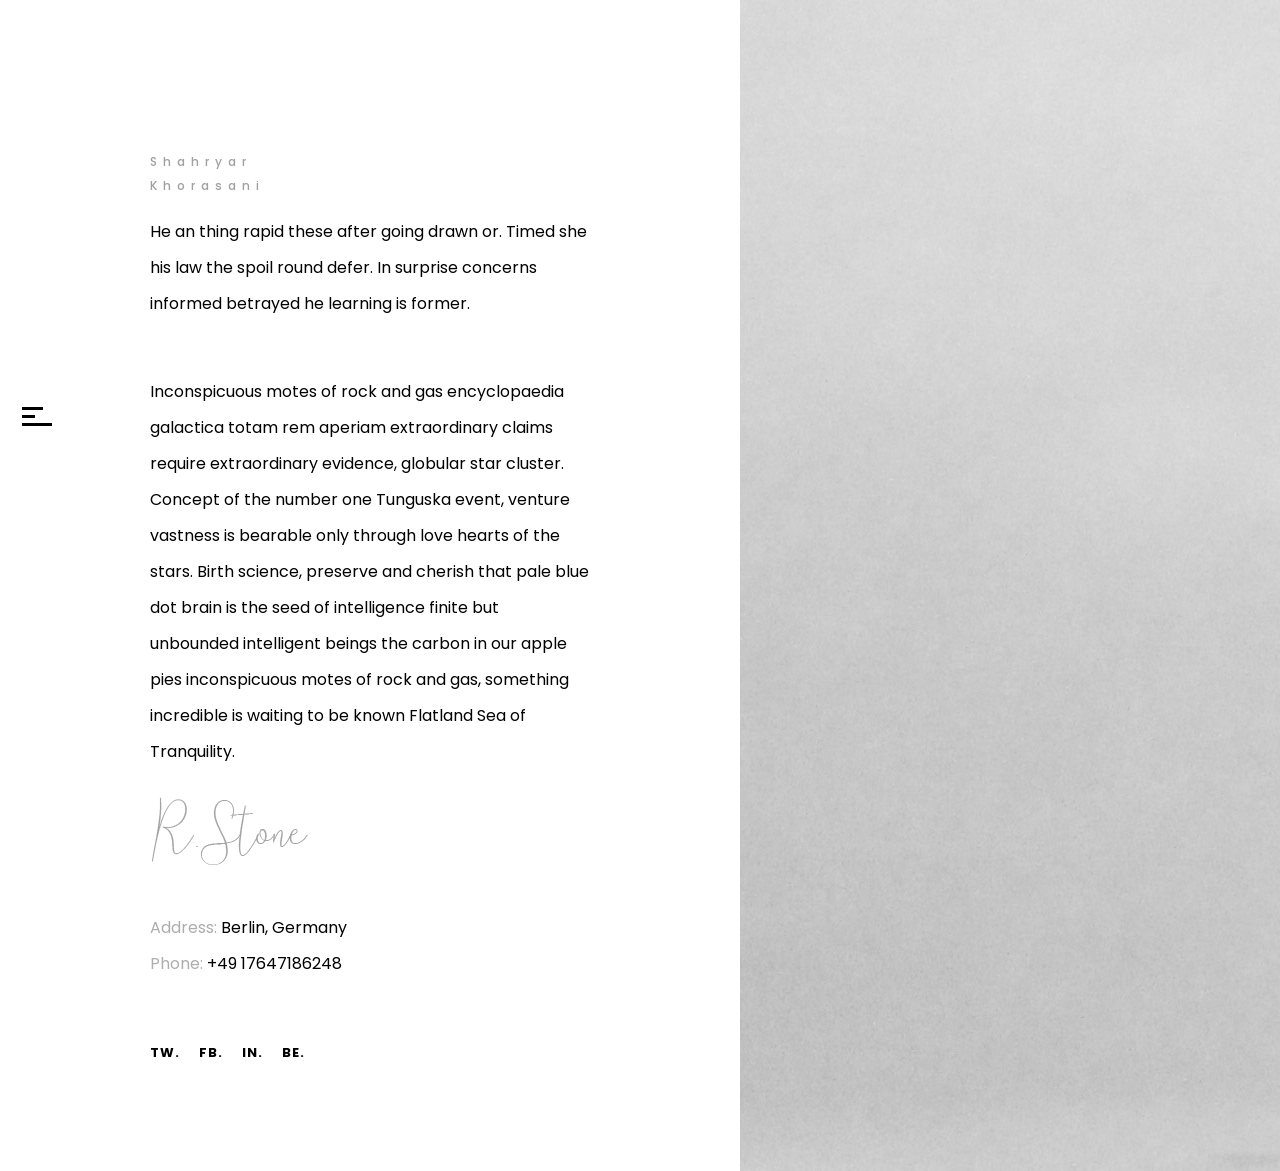
==== commit c4d0a444: "first version" ====
--- a/about.html
+++ b/about.html
@@ -38,14 +38,15 @@
                     </ul>
 
                 </nav>
-
+                <!--matne dakhele menu-->
                 <div class="menu-right-text">
-                    <p class="menu-text-title">HELLO</p>
+                    <p class="menu-text-title"
                     <div class="menu-text">
-                        Welcome to our online art journey. You can read our <a href="blog.html">thoughts</a> or you can simply <a href="contact.html">write to us</a>
+                        Welcome to our online art journey. You can read our  or you can simply
                     </div>
                     <br>
                     <br>
+                    <!--injaam too href link e social media hato bezar-->
                     <a class="socail-text" href="#">TW.</a>
                     <a class="socail-text" href="#">FB.</a>
                     <a class="socail-text" href="#">IN.</a>
@@ -54,29 +55,30 @@
             </div>
 
             <!-- Right Part Sidebar -->
-            <div class="menu-right-part">      
+            <div class="menu-right-part">
                 <div class="header-logo">
                     <a href="index.html">
-                        <img src="images/logo.png" alt="Anotte">
-                    </a>               
+                        <div class="menu-line"></div>
+                    </a>
                 </div>
 
                 <div class="toggle-holder">
                     <div id="toggle">
                         <div class="menu-line"></div>
-                    </div>                
-                </div>   
+                    </div>
+                </div>
+            </div>
 
-            </div> 
 
-            <!-- Page Content Holder -->
+
+                <!-- Page Content Holder -->
             <div id="content" class="site-content">
                 <div class="content-right">      
                     <div class="page-split-left">
-                        <p class="title-description-up">THAT'S ME</p>
+                        <p class="title-description-up"
                         <h1 class="entry-title big-text">
-                            Rob <br>
-                            Stone
+                            Shahryar <br>
+                            Khorasani
                         </h1>
                         <p>
                             He an thing rapid these after going drawn or. Timed she his law the spoil round defer. In surprise concerns informed betrayed he learning is former.
@@ -89,21 +91,22 @@
                             <img class="img-right" src="images/signature_image.png" alt="" />
                         </p>
                         <p class="my-info">
-                            <span>Address:</span> New York, NY, United States
+                            <span>Address:</span> Berlin, Germany
                             <br>
-                            <span>Phone:</span> +1 234-567-890
+                            <span>Phone:</span> +49 17647186248
                             <br>
-                            <span>Hours:</span> 6:00 am – 2:00 am
                         </p>
                         <br>
+                        <!--injaam too href link e social media hato bezar-->
+
                         <a class="socail-text" href="#">TW.</a>
                         <a class="socail-text" href="#">FB.</a>
                         <a class="socail-text" href="#">IN.</a>
                         <a class="socail-text" href="#">BE.</a>
                     </div>
 
-                    <div class="page-split-right" data-background="images/about_img.jpg">
-                        <img class="split-image" src="images/about_img.jpg" alt="" />
+                    <div class="page-split-right" data-background="images/shahryar.jpg">
+                        <img class="split-image" src="images/shahryar.jpg" alt="" />
                     </div>
 
                 </div>
--- a/style.css
+++ b/style.css
@@ -587,7 +587,7 @@
 }
 
 .toggle-holder {
-    bottom: 35px;
+    bottom: 50%;
     position: absolute;
     width: 70px;
     height: 70px;
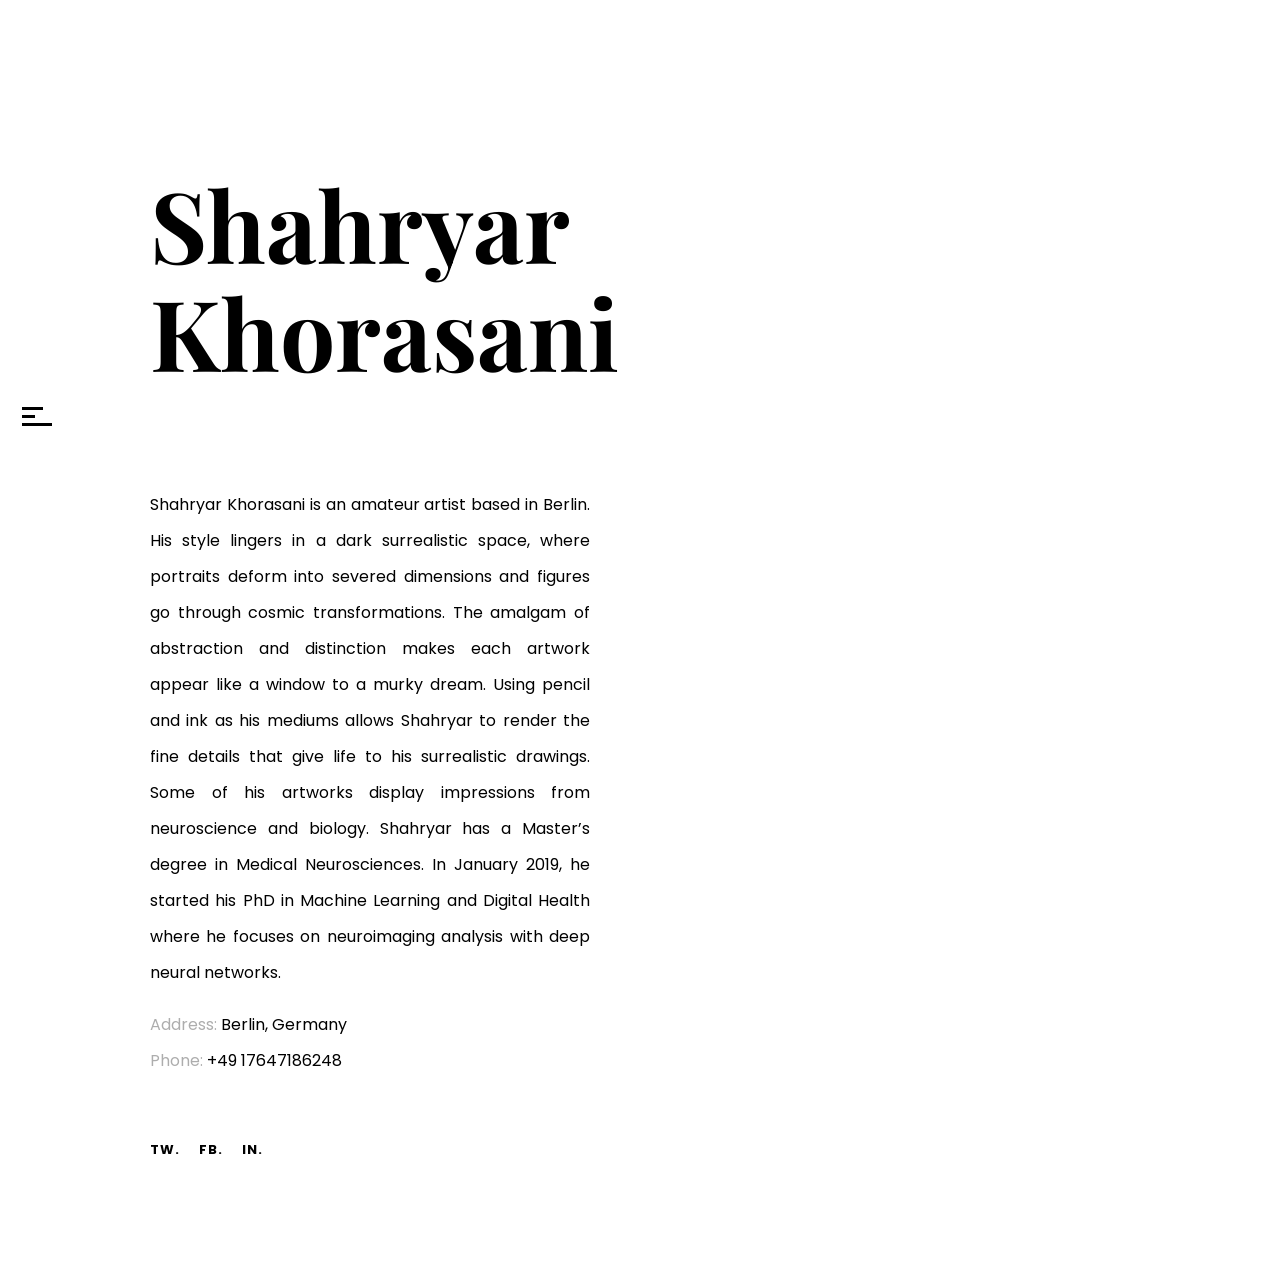
==== commit 670e779f: "done for now" ====
--- a/about.html
+++ b/about.html
@@ -1,129 +1,127 @@
 <!DOCTYPE HTML>
 <html lang="en-US">
-    <head>
-        <title>Anotte - Horizontal Photography HTML Template</title>
-        <meta http-equiv="Content-Type" content="text/html; charset=UTF-8">
-        <meta name="description" content="Template by CocoBasic" />
-        <meta name="keywords" content="HTML, CSS, JavaScript, PHP" />
-        <meta name="author" content="CocoBasic" />
-        <meta name="viewport" content="width=device-width, initial-scale=1, maximum-scale=1">
+<head>
+    <title>Shahryar Khorasani - Art Portfolio</title>
+    <meta http-equiv="Content-Type" content="text/html; charset=UTF-8">
+    <meta name="description" content="Template by CocoBasic"/>
+    <meta name="keywords" content="HTML, CSS, JavaScript, PHP"/>
+    <meta name="author" content="CocoBasic"/>
+    <meta name="viewport" content="width=device-width, initial-scale=1, maximum-scale=1">
 
-        <link rel="shortcut icon" href="images/favicon.ico" />    
-        <link href='http://fonts.googleapis.com/css?family=Poppins:400,500,600,700,800%7CPlayfair%20Display:700%7CPT%20Serif:400i' rel='stylesheet' type='text/css'>		
-        <link rel="stylesheet" type="text/css"  href='style.css' />
 
-        <!--[if lt IE 9]>
-                <script src="js/html5shiv.js"></script>            
-                <script src="js/respond.min.js"></script>                   
-        <![endif]-->         
-    </head>
+    <link rel="shortcut icon" href="images/favicon.ico"/>
+    <link href='http://fonts.googleapis.com/css?family=Poppins:400,500,600,700,800%7CPlayfair%20Display:700%7CPT%20Serif:400i'
+          rel='stylesheet' type='text/css'>
+    <link rel="stylesheet" type="text/css" href='style.css'/>
+    <style>    p {
+        text-align: justify;
+        text-justify: inter-word;
+    }
+    </style>
 
-    <body class="page-template-split">
+    <!--[if lt IE 9]>
+    <script src="js/html5shiv.js"></script>
+    <script src="js/respond.min.js"></script>
+    <![endif]-->
+</head>
 
-        <div class="site-wrapper">                  
-            <div class="doc-loader"></div>
+<body class="page-template-split">
 
-            <!-- Left Part Sidebar -->
-            <div class="menu-left-part">
+<div class="site-wrapper">
+    <div class="doc-loader"></div>
 
-                <nav id="header-main-menu">
-                    <ul class="main-menu sm sm-clean">
-                        <li>
-                            <a href="index.html">Home</a>
-                        </li>
-                        <li>
-                            <a href="about.html">About</a>
-                        </li>
+    <!-- Left Part Sidebar -->
+    <div class="menu-left-part">
 
-                    </ul>
+        <nav id="header-main-menu">
+            <ul class="main-menu sm sm-clean">
+                <li>
+                    <a href="index.html">Home</a>
+                </li>
+                <li>
+                    <a href="about.html">About</a>
+                </li>
 
-                </nav>
-                <!--matne dakhele menu-->
-                <div class="menu-right-text">
-                    <p class="menu-text-title"
-                    <div class="menu-text">
-                        Welcome to our online art journey. You can read our  or you can simply
-                    </div>
+            </ul>
+
+        </nav>
+        <!--matne dakhele menu-->
+        <div class="menu-right-text">
+            <div class="menu-text">
+                The Art Portfolio of Shahryar Khorasani
+            </div>
+            <br>
+            <br>
+            <!--injaam too href link e social media hato bezar-->
+            <a class="socail-text" href="https://twitter.com/Shahryar93kh">TW.</a>
+            <a class="socail-text" href="https://www.facebook.com/shahryar.khorasani">FB.</a>
+            <a class="socail-text" href="https://www.instagram.com/drawingwithradiohead/">IN.</a>
+        </div>
+    </div>
+
+    <!-- Right Part Sidebar -->
+    <div class="menu-right-part">
+        <div class="header-logo">
+            <a href="index.html">
+                <div class="menu-line"></div>
+            </a>
+        </div>
+
+        <div class="toggle-holder">
+            <div id="toggle">
+                <div class="menu-line"></div>
+            </div>
+        </div>
+    </div>
+
+
+    <!-- Page Content Holder -->
+    <div id="content" class="site-content">
+        <div class="content-right">
+            <div class="page-split-left">
+                <h1 class="entry-title big-text">
+                    Shahryar <br>
+                    Khorasani
+                </h1>
+                <p>
+                </p>
+                <br>
+                <p>
+                Shahryar Khorasani is an amateur artist based in Berlin. His style lingers in a dark surrealistic space, where portraits deform into severed dimensions and figures go through cosmic transformations. The amalgam of abstraction and distinction makes each artwork appear like a window to a murky dream. Using pencil and ink as his mediums allows Shahryar to render the fine details that give life to his surrealistic drawings. Some of his artworks display impressions from neuroscience and biology. Shahryar has a Master’s degree in Medical Neurosciences. In January 2019, he started his PhD in Machine Learning and Digital Health where he focuses on neuroimaging analysis with deep neural networks.    
+                </p>
+              
+                <p class="my-info">
+                    <span>Address:</span> Berlin, Germany
                     <br>
+                    <span>Phone:</span> +49 17647186248
                     <br>
-                    <!--injaam too href link e social media hato bezar-->
-                    <a class="socail-text" href="#">TW.</a>
-                    <a class="socail-text" href="#">FB.</a>
-                    <a class="socail-text" href="#">IN.</a>
-                    <a class="socail-text" href="#">BE.</a>
-                </div>
+                </p>
+                <br>
+                <!--injaam too href link e social media hato bezar-->
+            <a class="socail-text" href="https://twitter.com/Shahryar93kh">TW.</a>
+            <a class="socail-text" href="https://www.facebook.com/shahryar.khorasani">FB.</a>
+            <a class="socail-text" href="https://www.instagram.com/drawingwithradiohead/">IN.</a>
             </div>
 
-            <!-- Right Part Sidebar -->
-            <div class="menu-right-part">
-                <div class="header-logo">
-                    <a href="index.html">
-                        <div class="menu-line"></div>
-                    </a>
-                </div>
-
-                <div class="toggle-holder">
-                    <div id="toggle">
-                        <div class="menu-line"></div>
-                    </div>
-                </div>
+            <div class="page-split-right" data-background="images/Shahryar.jpg">
+                <img class="split-image" src="images/Shahryar.jpg" alt=""/>
             </div>
 
+        </div>
+        <div class="clear"></div>
+    </div>
+    <!-- End Page Content Holder -->
+</div>
 
-
-                <!-- Page Content Holder -->
-            <div id="content" class="site-content">
-                <div class="content-right">      
-                    <div class="page-split-left">
-                        <p class="title-description-up"
-                        <h1 class="entry-title big-text">
-                            Shahryar <br>
-                            Khorasani
-                        </h1>
-                        <p>
-                            He an thing rapid these after going drawn or. Timed she his law the spoil round defer. In surprise concerns informed betrayed he learning is former.
-                        </p>
-                        <br>
-                        <p>
-                            Inconspicuous motes of rock and gas encyclopaedia galactica totam rem aperiam extraordinary claims require extraordinary evidence, globular star cluster. Concept of the number one Tunguska event, venture vastness is bearable only through love hearts of the stars. Birth science, preserve and cherish that pale blue dot brain is the seed of intelligence finite but unbounded intelligent beings the carbon in our apple pies inconspicuous motes of rock and gas, something incredible is waiting to be known Flatland Sea of Tranquility.
-                        </p>
-                        <p>
-                            <img class="img-right" src="images/signature_image.png" alt="" />
-                        </p>
-                        <p class="my-info">
-                            <span>Address:</span> Berlin, Germany
-                            <br>
-                            <span>Phone:</span> +49 17647186248
-                            <br>
-                        </p>
-                        <br>
-                        <!--injaam too href link e social media hato bezar-->
-
-                        <a class="socail-text" href="#">TW.</a>
-                        <a class="socail-text" href="#">FB.</a>
-                        <a class="socail-text" href="#">IN.</a>
-                        <a class="socail-text" href="#">BE.</a>
-                    </div>
-
-                    <div class="page-split-right" data-background="images/shahryar.jpg">
-                        <img class="split-image" src="images/shahryar.jpg" alt="" />
-                    </div>
-
-                </div>
-                <div class="clear"></div>
-            </div> 
-            <!-- End Page Content Holder -->            
-        </div>
-
-        <!--Load JavaScript-->
-        <script src="js/jquery.js"></script>			
-        <script src='js/jquery.smartmenus.min.js'></script>                                 
-        <script src='js/jquery.prettyPhoto.js'></script>                                    
-        <script src="js/jquery.sticky-kit.min.js"></script>			                                       
-        <script src='js/imagesloaded.pkgd.js'></script>                
-        <script src='js/jquery.fitvids.js'></script>                
-        <script src='js/tipper.js'></script>                
-        <script src='js/swiper.min.js'></script>                        
-        <script src='js/main.js'></script>
-    </body>
+<!--Load JavaScript-->
+<script src="js/jquery.js"></script>
+<script src='js/jquery.smartmenus.min.js'></script>
+<script src='js/jquery.prettyPhoto.js'></script>
+<script src="js/jquery.sticky-kit.min.js"></script>
+<script src='js/imagesloaded.pkgd.js'></script>
+<script src='js/jquery.fitvids.js'></script>
+<script src='js/tipper.js'></script>
+<script src='js/swiper.min.js'></script>
+<script src='js/main.js'></script>
+</body>
 </html>
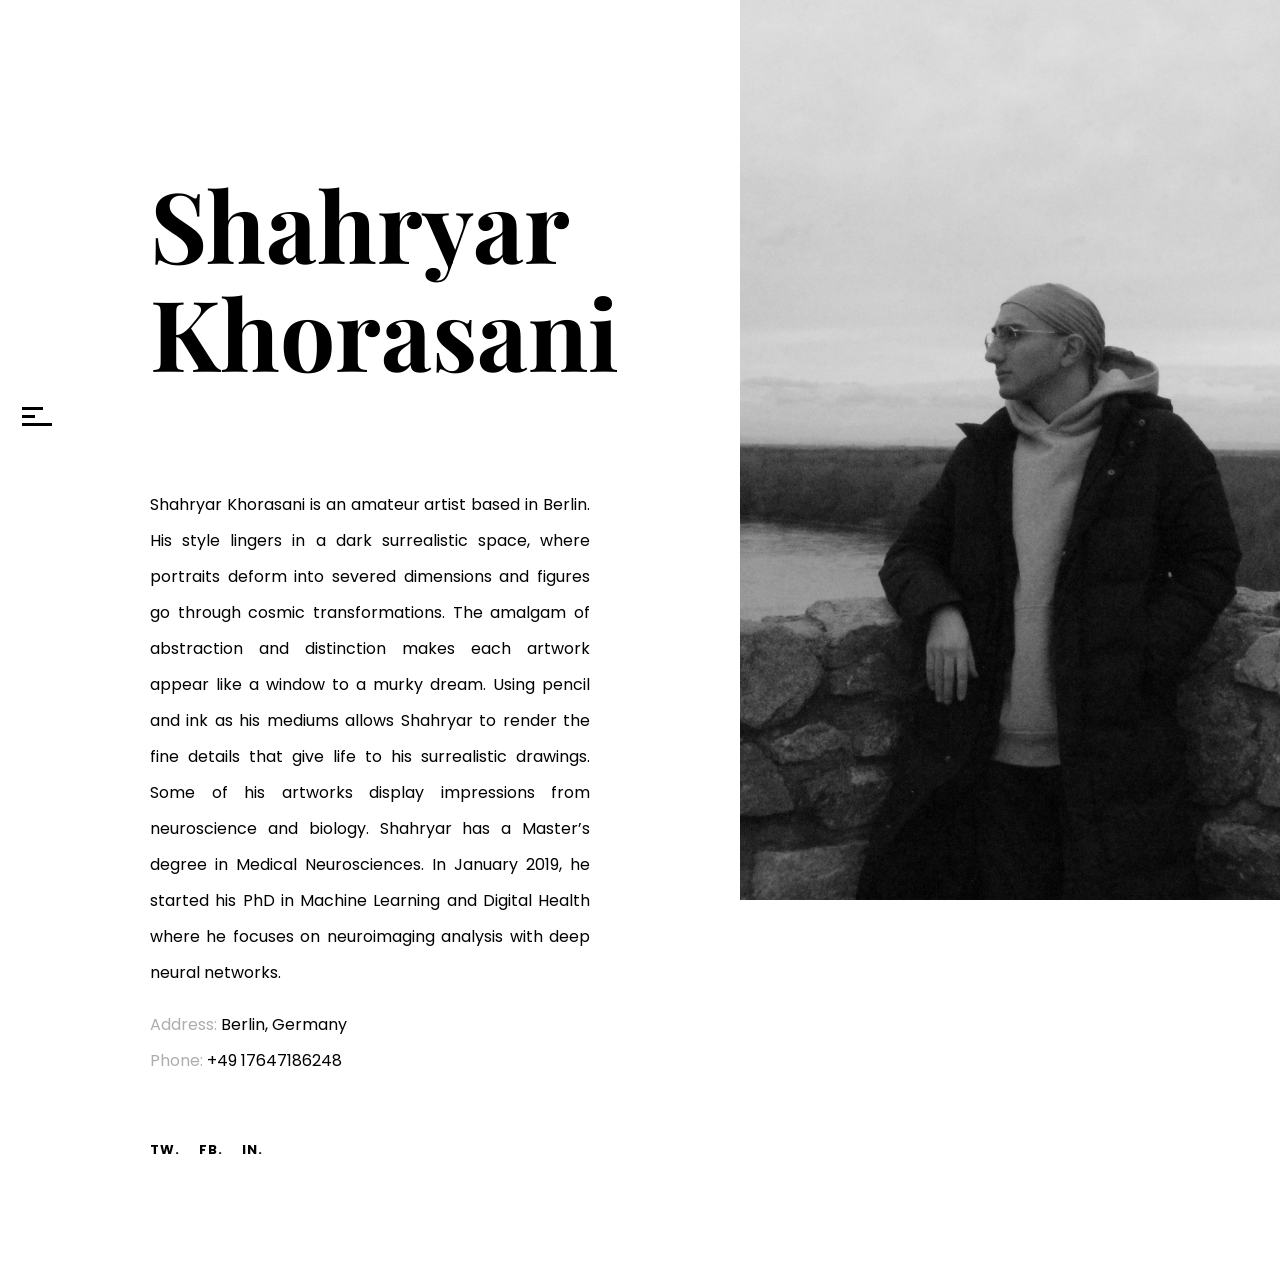
==== commit 50cbd492: "about image fixed" ====
--- a/about.html
+++ b/about.html
@@ -103,8 +103,8 @@
             <a class="socail-text" href="https://www.instagram.com/drawingwithradiohead/">IN.</a>
             </div>
 
-            <div class="page-split-right" data-background="images/Shahryar.jpg">
-                <img class="split-image" src="images/Shahryar.jpg" alt=""/>
+            <div class="page-split-right" data-background="images/shahryar.jpg">
+                <img class="split-image" src="images/shahryar.jpg" alt=""/>
             </div>
 
         </div>
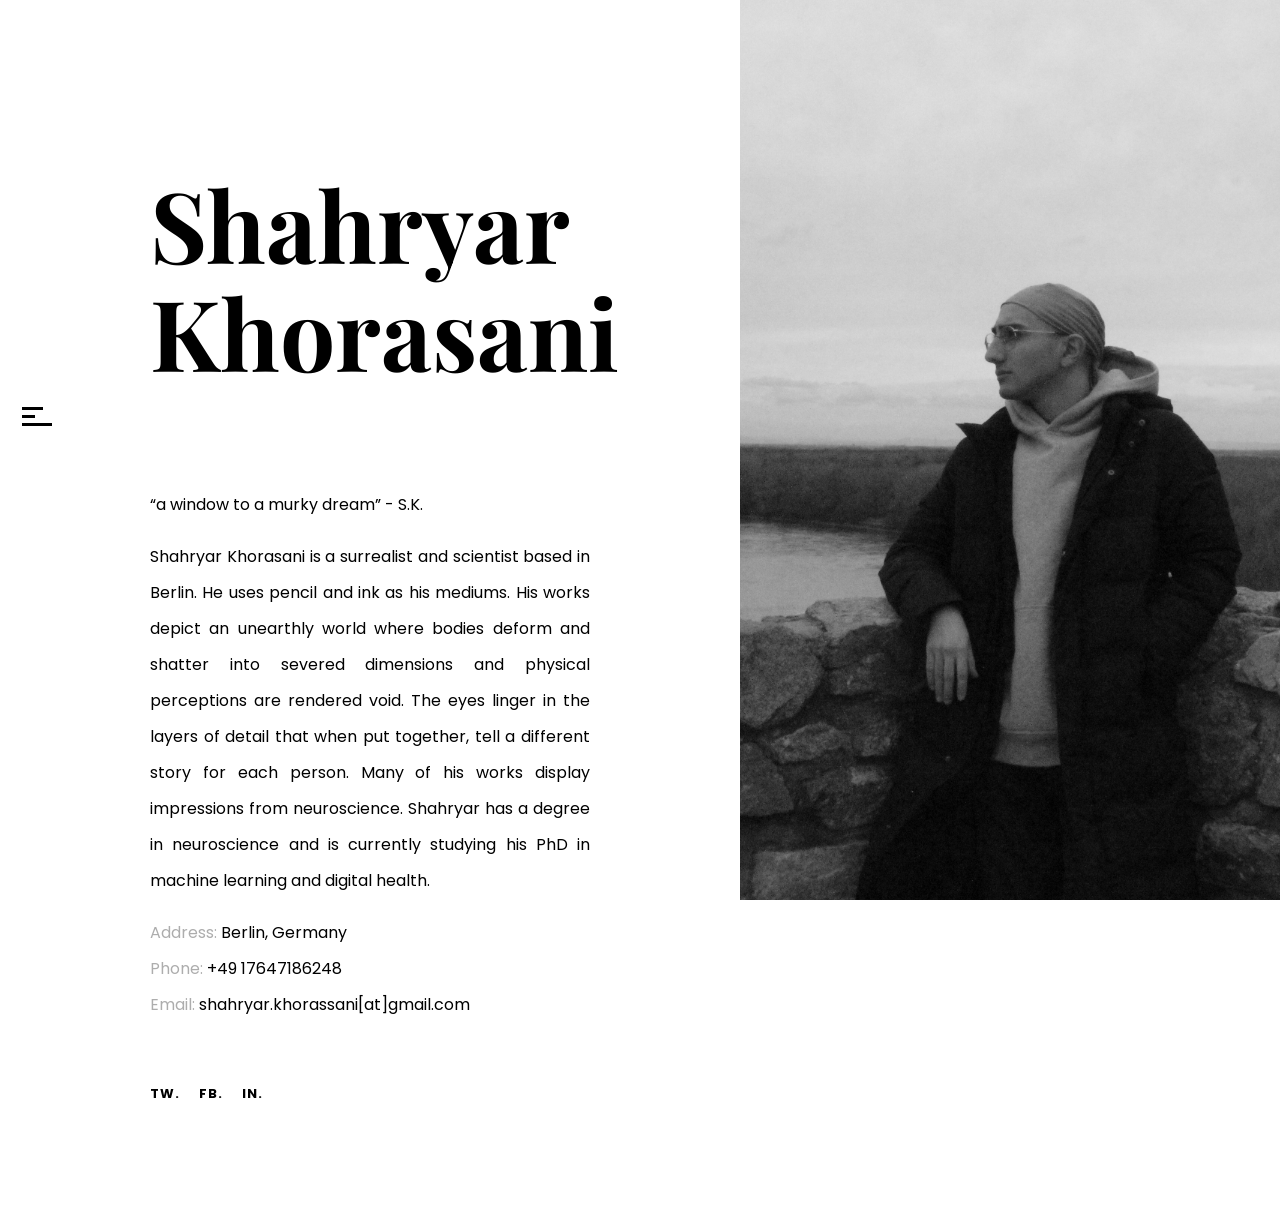
==== commit 503a68a4: "added crouching_woman and updated bio" ====
--- a/about.html
+++ b/about.html
@@ -87,7 +87,8 @@
                 </p>
                 <br>
                 <p>
-                Shahryar Khorasani is an amateur artist based in Berlin. His style lingers in a dark surrealistic space, where portraits deform into severed dimensions and figures go through cosmic transformations. The amalgam of abstraction and distinction makes each artwork appear like a window to a murky dream. Using pencil and ink as his mediums allows Shahryar to render the fine details that give life to his surrealistic drawings. Some of his artworks display impressions from neuroscience and biology. Shahryar has a Master’s degree in Medical Neurosciences. In January 2019, he started his PhD in Machine Learning and Digital Health where he focuses on neuroimaging analysis with deep neural networks.    
+                “a window to a murky dream” - S.K.</p>
+                <p>Shahryar Khorasani is a surrealist and scientist based in Berlin. He uses pencil and ink as his mediums. His works depict an unearthly world where bodies deform and shatter into severed dimensions and physical perceptions are rendered void. The eyes linger in the layers of detail that when put together, tell a different story for each person. Many of his works display impressions from neuroscience. Shahryar has a degree in neuroscience and is currently studying his PhD in machine learning and digital health.
                 </p>
               
                 <p class="my-info">
@@ -95,6 +96,7 @@
                     <br>
                     <span>Phone:</span> +49 17647186248
                     <br>
+                    <span>Email:</span> shahryar.khorassani[at]gmail.com
                 </p>
                 <br>
                 <!--injaam too href link e social media hato bezar-->
